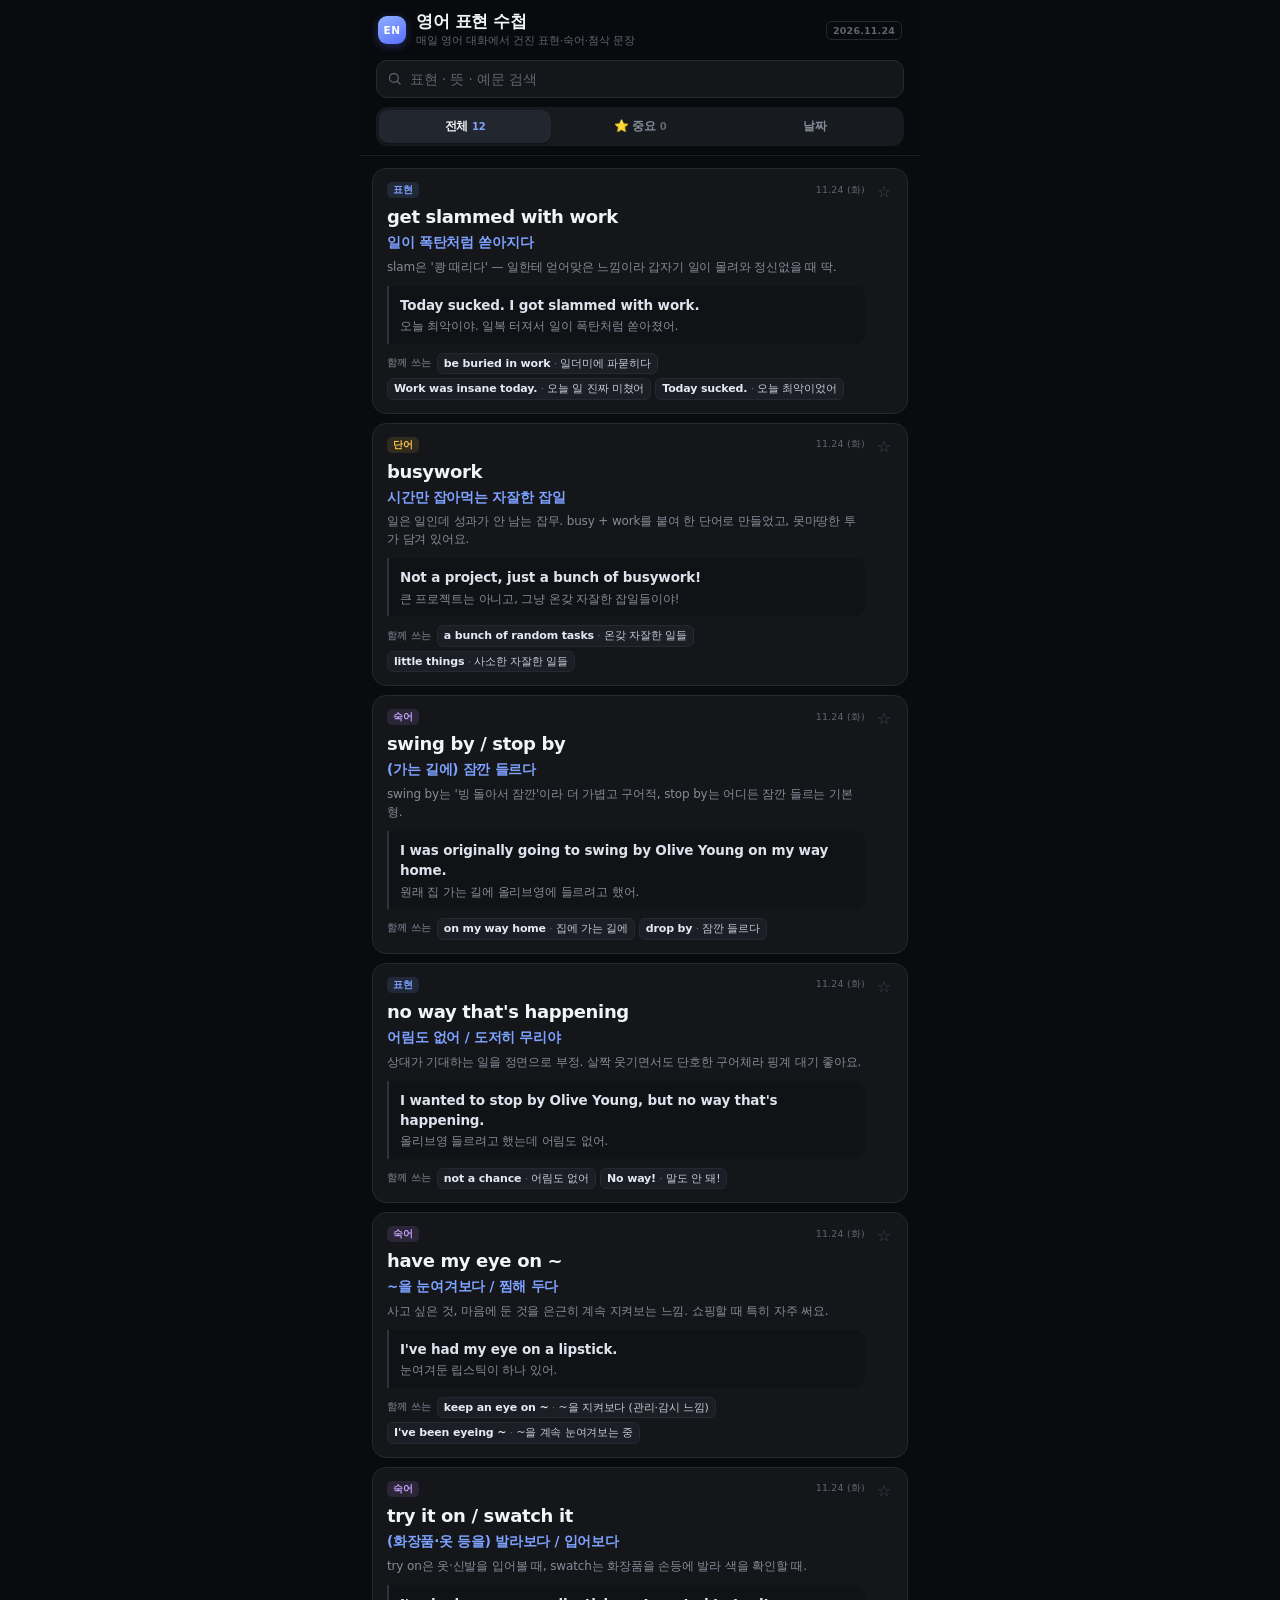
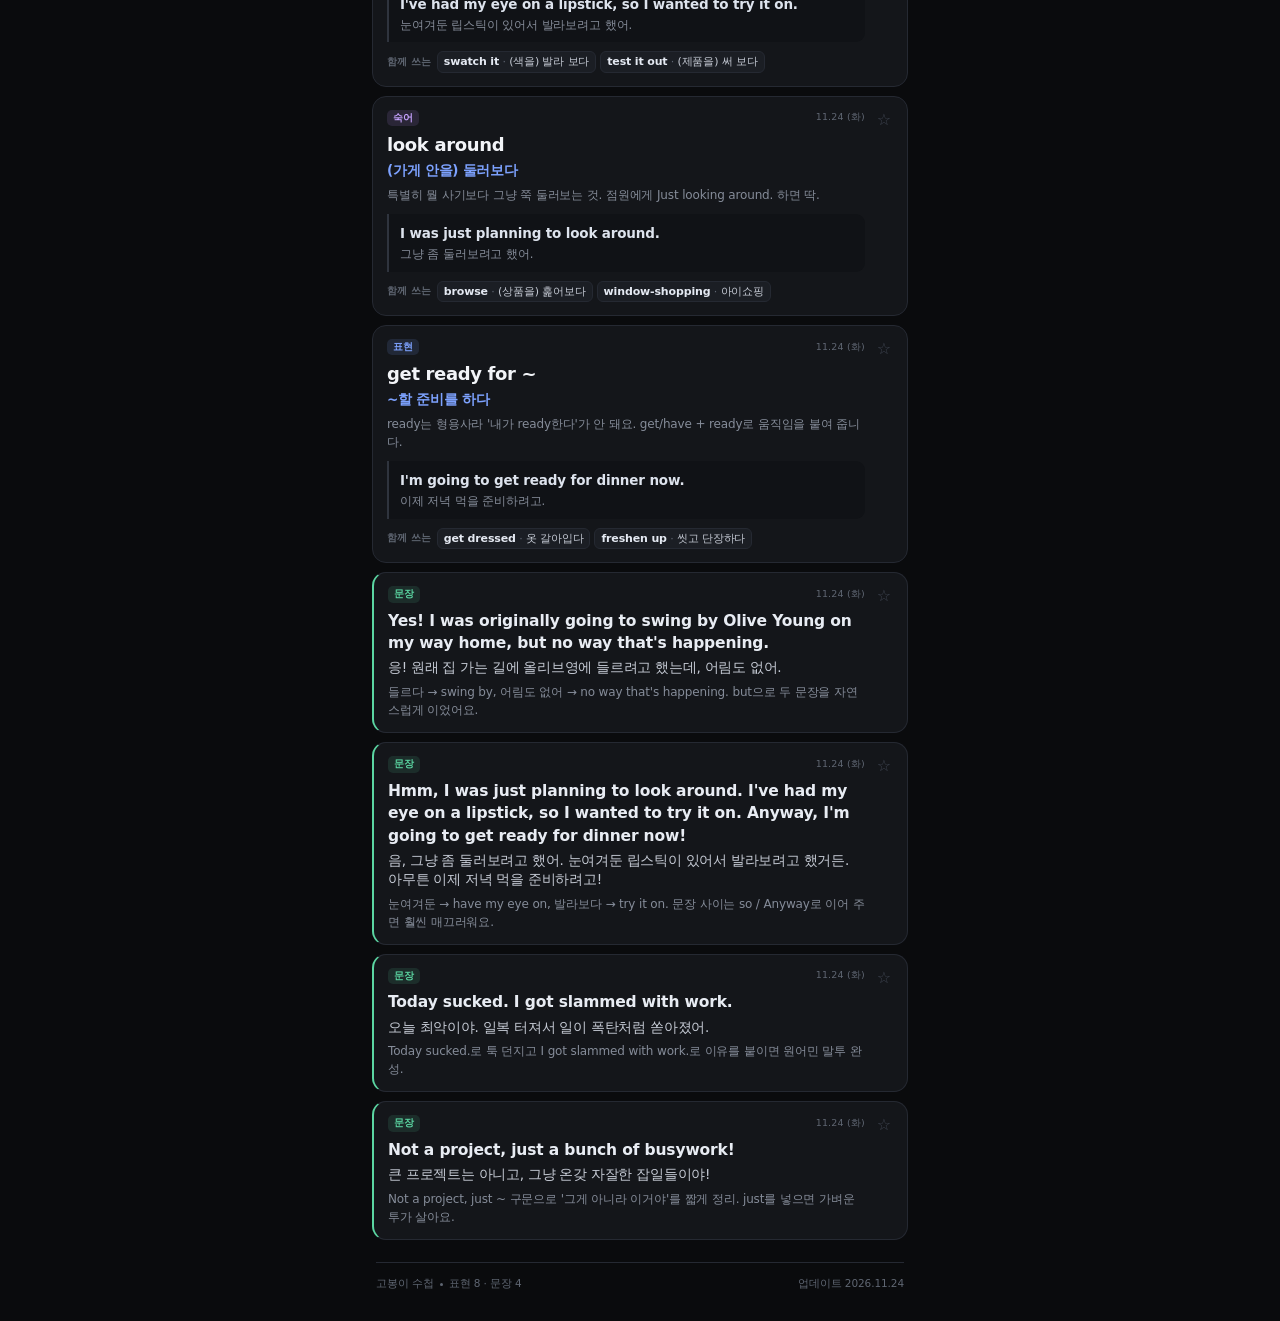
==== index.html @ 73595ff2 "영어 표현 수첩 첫 배포 — 2026-11-24 표현 8개·완성 문장 4개, 빌더 스크립트와 데이터 구조" ====
<!DOCTYPE html>
<html lang="ko">
<head>
<meta charset="utf-8">
<meta name="viewport" content="width=device-width, initial-scale=1, viewport-fit=cover">
<title>영어 표현 수첩</title>
<meta name="description" content="매일 영어 대화에서 건진 표현·숙어·첨삭 문장">
<meta name="theme-color" content="#0A0B0D">
<meta name="color-scheme" content="dark">
<!-- 단일 파일이라도 항상 최신으로 뜨도록 재검증 -->
<meta http-equiv="Cache-Control" content="no-cache, must-revalidate">
<meta http-equiv="Pragma" content="no-cache">
<meta http-equiv="Expires" content="0">
<meta name="format-detection" content="telephone=no">
<meta name="apple-mobile-web-app-capable" content="yes">
<meta name="mobile-web-app-capable" content="yes">
<meta name="apple-mobile-web-app-title" content="영어 표현 수첩">
<meta name="apple-mobile-web-app-status-bar-style" content="black-translucent">
<link rel="apple-touch-icon" href="icon-180.png">
<link rel="icon" type="image/png" href="icon-192.png">
<link rel="manifest" href="manifest.webmanifest">
<style>
*,*::before,*::after{box-sizing:border-box}
:root{
  --bg:#0A0B0D; --surface:#14161A; --surface2:#1B1E24; --surface3:#22262E;
  --line:#252932; --line2:#2F343E;
  --ink:#F2F4F8; --ink2:#C5CAD4; --muted:#858C99; --faint:#5F6672;
  --accent:#7DA2FF; --accent-soft:rgba(125,162,255,.13); --accent-line:rgba(125,162,255,.45);
  --gold:#FFC24B; --green:#5BD6A2; --green-soft:rgba(91,214,162,.12);
  --seg:#171A1F;
}
html{-webkit-text-size-adjust:100%}
html,body{margin:0;padding:0}
body{
  background:var(--bg); color:var(--ink);
  font-family:-apple-system,BlinkMacSystemFont,"Apple SD Gothic Neo","Pretendard","Noto Sans KR","Malgun Gothic",system-ui,sans-serif;
  -webkit-font-smoothing:antialiased;
  min-height:100vh; min-height:100dvh;
  overscroll-behavior-y:none;
}
button{font:inherit;color:inherit;background:none;border:0}
a{color:var(--accent)}

.app{max-width:560px;margin:0 auto;padding-bottom:calc(30px + env(safe-area-inset-bottom))}

/* ── 헤더 ─────────────────────────────── */
.top{
  position:sticky;top:0;z-index:20;
  padding:calc(13px + env(safe-area-inset-top)) 16px 9px;
  background:rgba(10,11,13,.86);
  -webkit-backdrop-filter:saturate(180%) blur(18px);
  backdrop-filter:saturate(180%) blur(18px);
  border-bottom:1px solid rgba(37,41,50,.7);
}
.brand{display:flex;align-items:center;gap:10px;margin:0 2px 12px}
.logo{
  flex:none;width:28px;height:28px;border-radius:9px;
  background:linear-gradient(150deg,#8FB0FF,#5A6DFF);
  color:#fff;font-size:10.5px;font-weight:800;letter-spacing:.04em;
  display:grid;place-items:center;
  box-shadow:0 2px 10px rgba(90,109,255,.35);
}
.brand h1{font-size:16.5px;font-weight:800;letter-spacing:-.4px;margin:0;line-height:1.15}
.brand .sub{font-size:10.5px;color:var(--faint);margin:2px 0 0;letter-spacing:-.1px}
.brand .built{margin-left:auto;font-size:9.5px;font-weight:700;color:var(--faint);
  letter-spacing:.02em;white-space:nowrap;font-variant-numeric:tabular-nums;
  border:1px solid var(--line);border-radius:6px;padding:3px 6px}

/* ── 검색 ─────────────────────────────── */
.search{position:relative;display:flex;align-items:center;margin:0 0 9px}
.search svg{position:absolute;left:11px;width:15px;height:15px;stroke:var(--faint);fill:none;
  stroke-width:2;stroke-linecap:round;pointer-events:none}
.search input{
  width:100%;appearance:none;border:1px solid var(--line);background:var(--surface);
  color:var(--ink);border-radius:11px;
  padding:10px 34px 10px 33px;font-size:14px;letter-spacing:-.2px;
  font-family:inherit;
}
.search input::placeholder{color:var(--faint)}
.search input:focus{outline:none;border-color:var(--line2);background:var(--surface2)}
.search input::-webkit-search-cancel-button{display:none}
.search .clear{
  position:absolute;right:6px;width:26px;height:26px;border-radius:50%;
  display:none;place-items:center;color:var(--muted);font-size:15px;line-height:1;cursor:pointer;
  -webkit-tap-highlight-color:transparent;
}
.search.has .clear{display:grid}
.search .clear:active{background:var(--surface3)}

/* ── 탭 ───────────────────────────────── */
.tabs{display:flex;gap:3px;background:var(--seg);border-radius:12px;padding:3px}
.tabs button{
  flex:1 1 0;min-width:0;font-size:12px;font-weight:700;color:var(--muted);
  letter-spacing:-.3px;padding:8px 2px;border-radius:9px;cursor:pointer;
  display:flex;align-items:center;justify-content:center;gap:4px;white-space:nowrap;
  transition:background .16s ease,color .16s ease;
  -webkit-tap-highlight-color:transparent;
}
.tabs button .cnt{font-size:10px;font-weight:800;color:var(--faint);font-variant-numeric:tabular-nums}
.tabs button[aria-selected="true"]{background:var(--surface3);color:var(--ink);box-shadow:0 1px 2px rgba(0,0,0,.4)}
.tabs button[aria-selected="true"] .cnt{color:var(--accent)}

/* ── 요약 / 날짜 스트립 ──────────────── */
.dates{
  display:none;gap:6px;overflow-x:auto;padding:9px 1px 1px;
  -webkit-overflow-scrolling:touch;scrollbar-width:none;
}
.dates::-webkit-scrollbar{display:none}
.dates.on{display:flex}
.dates button{
  flex:none;font-size:11.5px;font-weight:700;color:var(--ink2);
  border:1px solid var(--line);background:var(--surface);border-radius:8px;
  padding:5px 9px;cursor:pointer;-webkit-tap-highlight-color:transparent;
  font-variant-numeric:tabular-nums;letter-spacing:-.1px;
}
.dates button[aria-pressed="true"]{background:var(--accent-soft);border-color:var(--accent-line);color:var(--accent)}

/* ── 목록 ─────────────────────────────── */
.list{padding:12px 12px 0}
.dayhead{
  display:flex;align-items:baseline;gap:7px;
  padding:14px 4px 8px;
}
.dayhead:first-child{padding-top:4px}
.dayhead .d{font-size:12.5px;font-weight:800;letter-spacing:-.2px;color:var(--ink2);
  font-variant-numeric:tabular-nums}
.dayhead .l{font-size:11px;color:var(--faint);letter-spacing:-.15px;overflow:hidden;
  text-overflow:ellipsis;white-space:nowrap}
.dayhead .n{margin-left:auto;font-size:10.5px;font-weight:700;color:var(--faint);
  font-variant-numeric:tabular-nums;flex:none}

.card{
  position:relative;background:var(--surface);
  border:1px solid var(--line);border-radius:14px;
  padding:13px 42px 13px 14px;margin-bottom:9px;
  cursor:pointer;-webkit-tap-highlight-color:transparent;
  transition:border-color .16s ease,background .16s ease;
}
.card + .card{margin-top:0}
.card:active{background:var(--surface2)}
.card.open{border-color:var(--line2);background:var(--surface2)}
.card.sent{border-left:2px solid var(--green);border-radius:14px}
@media (hover:hover){.card:hover{border-color:var(--line2)}}

.card .row1{display:flex;align-items:center;gap:6px;margin-bottom:7px}
.badge{
  font-size:9.5px;font-weight:800;letter-spacing:.01em;line-height:1.5;
  padding:1px 6px;border-radius:5px;
  background:var(--accent-soft);color:var(--accent);
}
.badge.voca{background:rgba(255,194,75,.12);color:var(--gold)}
.badge.idiom{background:rgba(190,148,255,.13);color:#C6A2FF}
.badge.sent{background:var(--green-soft);color:var(--green)}
.card .meta{margin-left:auto;font-size:9.5px;color:var(--faint);font-variant-numeric:tabular-nums;
  letter-spacing:.02em}
.card .chev{display:none}

.card h2{
  margin:0;font-size:18px;line-height:1.32;font-weight:750;letter-spacing:-.35px;
  color:var(--ink);word-break:break-word;
}
.card.sent h2{font-size:15.5px;line-height:1.45;font-weight:650;letter-spacing:-.15px;color:#E8ECF3}
.card .ko{margin:4px 0 0;font-size:13.5px;line-height:1.4;font-weight:600;color:var(--accent);letter-spacing:-.25px}
.card.sent .ko{color:var(--ink2);font-weight:500}
.card .nuance{margin:6px 0 0;font-size:12px;line-height:1.5;color:var(--muted);letter-spacing:-.15px}

.ex{
  margin:10px 0 0;padding:9px 10px 9px 11px;
  background:#101216;border-left:2px solid var(--line2);border-radius:0 9px 9px 0;
}
.card.open .ex{border-left-color:var(--accent-line);background:#11141A}
.ex p{margin:0}
.ex .en{font-size:13.5px;line-height:1.5;font-weight:600;color:#DDE3ED;letter-spacing:-.15px}
.ex .tr{font-size:11.5px;line-height:1.45;color:var(--muted);margin-top:3px;letter-spacing:-.1px}
.card.sent .ex{background:transparent;border-left:0;padding:0;margin-top:9px}
.card.sent .ex .en{display:none}

.also{margin:9px 0 0;display:flex;flex-wrap:wrap;gap:4px;align-items:center}
.also .lb{font-size:9.5px;font-weight:700;color:var(--faint);letter-spacing:.01em;margin-right:2px}
.chip{
  font-size:11px;line-height:1.4;color:var(--ink2);
  background:var(--surface2);border:1px solid var(--line);border-radius:6px;
  padding:2px 6px;letter-spacing:-.15px;
}
.card.open .chip{background:var(--surface3)}
.chip b{font-weight:700;color:#E4E9F2}
.chip span{color:var(--faint)}

.more{display:none;margin-top:10px;padding-top:10px;border-top:1px dashed var(--line2)}
.card.open .more{display:block}
.more p{margin:0;font-size:11.5px;line-height:1.55;color:var(--ink2);letter-spacing:-.12px}
.more p + p{margin-top:7px}
.more .k{display:block;font-size:9.5px;font-weight:800;letter-spacing:.02em;color:var(--faint);margin-bottom:2px}
.more .mine{color:var(--muted);font-style:italic}
.more .mine b{font-style:normal;color:var(--ink2);font-weight:600}

.star{
  position:absolute;top:5px;right:5px;width:36px;height:36px;padding:0;
  display:grid;place-items:center;border-radius:10px;cursor:pointer;
  font-size:16px;line-height:1;color:#3E4450;
  transition:color .15s ease,transform .12s ease;
  -webkit-tap-highlight-color:transparent;
}
.star:active{transform:scale(.85)}
.star.on{color:var(--gold)}
@media (hover:hover){.star:hover{color:#8C7A4A}.star.on:hover{color:var(--gold)}}

/* 검색어 하이라이트 */
mark{background:rgba(255,194,75,.22);color:#FFE0A3;border-radius:3px;padding:0 1px}

/* ── 빈 상태 / 푸터 ───────────────────── */
.empty{display:none;padding:52px 26px;text-align:center;color:var(--muted)}
.empty.on{display:block}
.empty .em{font-size:26px;line-height:1;margin-bottom:10px}
.empty p{margin:0;font-size:12.5px;line-height:1.6;letter-spacing:-.2px}
.empty b{color:var(--ink2)}

.foot{
  margin:22px 16px 0;padding-top:14px;border-top:1px solid var(--line);
  display:flex;align-items:center;gap:6px;
  font-size:10.5px;color:var(--faint);letter-spacing:-.1px;
}
.foot .dot{width:3px;height:3px;border-radius:2px;background:var(--faint)}
.foot .r{margin-left:auto;font-variant-numeric:tabular-nums}

@media (max-width:360px){
  .card h2{font-size:17px}
  .card.sent h2{font-size:14.5px}
  .tabs button{font-size:11px;gap:2px}
}
@media (prefers-reduced-motion:reduce){
  *{transition-duration:.01ms !important}
}

</style>
</head>
<body>
<div class="app">

  <header class="top">
    <div class="brand">
      <div class="logo">EN</div>
      <div>
        <h1>영어 표현 수첩</h1>
        <p class="sub">매일 영어 대화에서 건진 표현·숙어·첨삭 문장</p>
      </div>
      <span class="built" id="built"></span>
    </div>

    <div class="search" id="searchWrap">
      <svg viewBox="0 0 24 24" aria-hidden="true"><circle cx="11" cy="11" r="7"></circle><line x1="16.5" y1="16.5" x2="21" y2="21"></line></svg>
      <input id="q" type="search" placeholder="표현 · 뜻 · 예문 검색" autocomplete="off" autocorrect="off" autocapitalize="off" spellcheck="false" aria-label="검색">
      <button class="clear" id="clear" type="button" aria-label="검색어 지우기">✕</button>
    </div>

    <div class="tabs" id="tabs" role="tablist">
      <button type="button" data-tab="all" role="tab" aria-selected="true">전체 <span class="cnt">0</span></button>
      <button type="button" data-tab="star" role="tab" aria-selected="false">⭐ 중요 <span class="cnt">0</span></button>
      <button type="button" data-tab="date" role="tab" aria-selected="false">날짜</button>
    </div>

    <div class="dates" id="dates"></div>
  </header>

  <main class="list" id="list"></main>

  <div class="empty" id="empty">
    <div class="em">📘</div>
    <p id="emptyTxt"></p>
  </div>

  <footer class="foot">
    <span>고봉이 수첩</span><span class="dot"></span><span id="footCount"></span>
    <span class="r">업데이트 2026.11.24</span>
  </footer>

</div>

<script type="application/json" id="data">{"title":"영어 표현 수첩","subtitle":"매일 영어 대화에서 건진 표현·숙어·첨삭 문장","owner":"송혜리","updated":"2026-11-24","sessions":[{"date":"2026-11-24","label":"퇴근길 잡담 — 일 터진 날","items":[{"kind":"표현","en":"get slammed with work","ko":"일이 폭탄처럼 쏟아지다","nuance":"slam은 '쾅 때리다' — 일한테 얻어맞은 느낌이라 갑자기 일이 몰려와 정신없을 때 딱.","example":{"en":"Today sucked. I got slammed with work.","ko":"오늘 최악이야. 일복 터져서 일이 폭탄처럼 쏟아졌어."},"also":[{"en":"be buried in work","ko":"일더미에 파묻히다"},{"en":"Work was insane today.","ko":"오늘 일 진짜 미쳤어"},{"en":"Today sucked.","ko":"오늘 최악이었어"}],"note":"get + slammed(수동)라서 '일 때문에 얻어맞았다'는 구어체 느낌. 격식 있는 자리에서는 I was swamped with work.도 좋아요."},{"kind":"단어","en":"busywork","ko":"시간만 잡아먹는 자잘한 잡일","nuance":"일은 일인데 성과가 안 남는 잡무. busy + work를 붙여 한 단어로 만들었고, 못마땅한 투가 담겨 있어요.","example":{"en":"Not a project, just a bunch of busywork!","ko":"큰 프로젝트는 아니고, 그냥 온갖 자잘한 잡일들이야!"},"also":[{"en":"a bunch of random tasks","ko":"온갖 자잘한 일들"},{"en":"little things","ko":"사소한 자잘한 일들"}],"note":"셀 수 없는 명사예요. a busywork ✗ / a bunch of busywork ✓."},{"kind":"숙어","en":"swing by / stop by","ko":"(가는 길에) 잠깐 들르다","nuance":"swing by는 '빙 돌아서 잠깐'이라 더 가볍고 구어적, stop by는 어디든 잠깐 들르는 기본형.","example":{"en":"I was originally going to swing by Olive Young on my way home.","ko":"원래 집 가는 길에 올리브영에 들르려고 했어."},"also":[{"en":"on my way home","ko":"집에 가는 길에"},{"en":"drop by","ko":"잠깐 들르다"}],"note":"장소를 바로 붙여요 — swing by Olive Young. 목적어가 대명사면 swing by it처럼 뒤에."},{"kind":"표현","en":"no way that's happening","ko":"어림도 없어 / 도저히 무리야","nuance":"상대가 기대하는 일을 정면으로 부정. 살짝 웃기면서도 단호한 구어체라 핑계 대기 좋아요.","example":{"en":"I wanted to stop by Olive Young, but no way that's happening.","ko":"올리브영 들르려고 했는데 어림도 없어."},"also":[{"en":"not a chance","ko":"어림도 없어"},{"en":"No way!","ko":"말도 안 돼!"}],"note":"that's = that is. 진행형이라 '그런 일이 일어나는 중이 아니다' → 지금 상황에선 절대 불가능하다는 뉘앙스."},{"kind":"숙어","en":"have my eye on ~","ko":"~을 눈여겨보다 / 찜해 두다","nuance":"사고 싶은 것, 마음에 둔 것을 은근히 계속 지켜보는 느낌. 쇼핑할 때 특히 자주 써요.","example":{"en":"I've had my eye on a lipstick.","ko":"눈여겨둔 립스틱이 하나 있어."},"also":[{"en":"keep an eye on ~","ko":"~을 지켜보다 (관리·감시 느낌)"},{"en":"I've been eyeing ~","ko":"~을 계속 눈여겨보는 중"}],"note":"현재완료 have had를 써서 '예전부터 쭉 눈여겨둔 상태'를 살려요."},{"kind":"숙어","en":"try it on / swatch it","ko":"(화장품·옷 등을) 발라보다 / 입어보다","nuance":"try on은 옷·신발을 입어볼 때, swatch는 화장품을 손등에 발라 색을 확인할 때.","example":{"en":"I've had my eye on a lipstick, so I wanted to try it on.","ko":"눈여겨둔 립스틱이 있어서 발라보려고 했어."},"also":[{"en":"swatch it","ko":"(색을) 발라 보다"},{"en":"test it out","ko":"(제품을) 써 보다"}],"note":"대명사는 반드시 사이에 — try it on ✓ / try on it ✗."},{"kind":"숙어","en":"look around","ko":"(가게 안을) 둘러보다","nuance":"특별히 뭘 사기보다 그냥 쭉 둘러보는 것. 점원에게 Just looking around. 하면 딱.","example":{"en":"I was just planning to look around.","ko":"그냥 좀 둘러보려고 했어."},"also":[{"en":"browse","ko":"(상품을) 훑어보다"},{"en":"window-shopping","ko":"아이쇼핑"}],"note":"혜리 님이 직접 쓴 표현 그대로 맞았어요 ✓"},{"kind":"표현","en":"get ready for ~","ko":"~할 준비를 하다","nuance":"ready는 형용사라 '내가 ready한다'가 안 돼요. get/have + ready로 움직임을 붙여 줍니다.","example":{"en":"I'm going to get ready for dinner now.","ko":"이제 저녁 먹을 준비하려고."},"also":[{"en":"get dressed","ko":"옷 갈아입다"},{"en":"freshen up","ko":"씻고 단장하다"}],"note":"원문 i will ready for dinner → get을 넣어 I'm going to get ready for dinner. 로 고쳤어요."},{"kind":"문장","en":"Yes! I was originally going to swing by Olive Young on my way home, but no way that's happening.","ko":"응! 원래 집 가는 길에 올리브영에 들르려고 했는데, 어림도 없어.","nuance":"들르다 → swing by, 어림도 없어 → no way that's happening. but으로 두 문장을 자연스럽게 이었어요.","mine":"yes. originally 집가는길에 올리브영 들르려고했는데 어림도없어"},{"kind":"문장","en":"Hmm, I was just planning to look around. I've had my eye on a lipstick, so I wanted to try it on. Anyway, I'm going to get ready for dinner now!","ko":"음, 그냥 좀 둘러보려고 했어. 눈여겨둔 립스틱이 있어서 발라보려고 했거든. 아무튼 이제 저녁 먹을 준비하려고!","nuance":"눈여겨둔 → have my eye on, 발라보다 → try it on. 문장 사이는 so / Anyway로 이어 주면 훨씬 매끄러워요.","mine":"mm i was planning to look around. 눈여겨둔 립스틱이있는데 그거 발라보려고, i will ready for dinner"},{"kind":"문장","en":"Today sucked. I got slammed with work.","ko":"오늘 최악이야. 일복 터져서 일이 폭탄처럼 쏟아졌어.","nuance":"Today sucked.로 툭 던지고 I got slammed with work.로 이유를 붙이면 원어민 말투 완성.","mine":"sucks...개미친 일복터진 날이었어"},{"kind":"문장","en":"Not a project, just a bunch of busywork!","ko":"큰 프로젝트는 아니고, 그냥 온갖 자잘한 잡일들이야!","nuance":"Not a project, just ~ 구문으로 '그게 아니라 이거야'를 짧게 정리. just를 넣으면 가벼운 투가 살아요.","mine":"not a project. just 잡일들!"}]}]}</script>
<script>
/* 영어 표현 수첩 — 앱 로직 */
(function () {
  'use strict';

  var DATA = JSON.parse(document.getElementById('data').textContent);
  var STORE_KEY = 'engnote:stars:v1';
  var WEEK = ['일', '월', '화', '수', '목', '금', '토'];

  /* ── 데이터 준비 ─────────────────────── */
  var ITEMS = [];
  DATA.sessions.forEach(function (s) {
    s.items.forEach(function (it, i) {
      ITEMS.push({
        id: s.date + '-' + String(i + 1).padStart(2, '0'),
        date: s.date,
        label: s.label || '',
        kind: it.kind || '표현',
        en: it.en || '',
        ko: it.ko || '',
        nuance: it.nuance || '',
        exEn: (it.example && it.example.en) || '',
        exKo: (it.example && it.example.ko) || '',
        also: it.also || [],
        note: it.note || '',
        mine: it.mine || ''
      });
    });
  });
  ITEMS.sort(function (a, b) {
    if (a.date !== b.date) return a.date < b.date ? 1 : -1;
    return a.id < b.id ? -1 : 1;
  });

  var SESSION_LABEL = {};
  DATA.sessions.forEach(function (s) { SESSION_LABEL[s.date] = s.label || ''; });

  function loadStars() {
    try {
      var raw = localStorage.getItem(STORE_KEY);
      var arr = raw ? JSON.parse(raw) : [];
      return Array.isArray(arr) ? arr : [];
    } catch (e) { return []; }
  }
  function saveStars() {
    try { localStorage.setItem(STORE_KEY, JSON.stringify(stars)); } catch (e) {}
  }

  var stars = loadStars();
  var state = { tab: 'all', q: '', date: 'all', open: {} };

  /* ── DOM ─────────────────────────────── */
  var elList = document.getElementById('list');
  var elEmpty = document.getElementById('empty');
  var elEmptyTxt = document.getElementById('emptyTxt');
  var elTabs = document.getElementById('tabs');
  var elDates = document.getElementById('dates');
  var elSearch = document.getElementById('searchWrap');
  var elQ = document.getElementById('q');
  var elClear = document.getElementById('clear');
  var elFootCount = document.getElementById('footCount');
  var elBuilt = document.getElementById('built');

  var KIND_CLASS = { '표현': '', '단어': 'voca', '숙어': 'idiom', '문장': 'sent' };

  function esc(s) {
    return String(s).replace(/[&<>"']/g, function (c) {
      return { '&': '&amp;', '<': '&lt;', '>': '&gt;', '"': '&quot;', "'": '&#39;' }[c];
    });
  }
  function escRe(s) { return s.replace(/[.*+?^${}()|[\]\\]/g, '\\$&'); }

  function hl(text) {
    var safe = esc(text);
    if (!state.q) return safe;
    var re = new RegExp('(' + escRe(esc(state.q)) + ')', 'ig');
    return safe.replace(re, '<mark>$1</mark>');
  }

  function isStar(id) { return stars.indexOf(id) !== -1; }

  function dateLabel(d) {
    var p = d.split('-');
    var dt = new Date(+p[0], +p[1] - 1, +p[2]);
    var today = new Date();
    var sameYear = today.getFullYear() === +p[0];
    var head = sameYear ? (+p[1] + '.' + p[2]) : (p[0] + '.' + p[1] + '.' + p[2]);
    return head + ' (' + WEEK[dt.getDay()] + ')';
  }

  function hits(it) {
    var q = state.q.trim().toLowerCase();
    if (!q) return true;
    var hay = [it.en, it.ko, it.nuance, it.exEn, it.exKo, it.note].join(' ');
    it.also.forEach(function (a) { hay += ' ' + a.en + ' ' + a.ko; });
    return hay.toLowerCase().indexOf(q) !== -1;
  }

  function visible() {
    return ITEMS.filter(function (it) {
      if (state.tab === 'star' && !isStar(it.id)) return false;
      if (state.tab === 'date' && state.date !== 'all' && it.date !== state.date) return false;
      return hits(it);
    });
  }

  /* ── 카드 ─────────────────────────────── */
  function card(it) {
    var kind = it.kind;
    var isSent = kind === '문장';
    var cls = 'card' + (isSent ? ' sent' : '') + (state.open[it.id] ? ' open' : '');
    var h = '<article class="' + cls + '" data-id="' + it.id + '" role="button" tabindex="0" aria-expanded="' + (state.open[it.id] ? 'true' : 'false') + '">';

    h += '<button class="star' + (isStar(it.id) ? ' on' : '') + '" data-star="' + it.id + '" aria-pressed="' + (isStar(it.id) ? 'true' : 'false') + '" aria-label="중요 표시">' + (isStar(it.id) ? '★' : '☆') + '</button>';

    h += '<div class="row1"><span class="badge ' + (KIND_CLASS[kind] || '') + '">' + esc(kind) + '</span><span class="meta">' + dateLabel(it.date) + '</span></div>';
    h += '<h2>' + hl(it.en) + '</h2>';
    h += '<p class="ko">' + hl(it.ko) + '</p>';
    if (it.nuance) h += '<p class="nuance">' + hl(it.nuance) + '</p>';

    if (it.exEn || it.exKo) {
      h += '<div class="ex">';
      if (it.exEn) h += '<p class="en">' + hl(it.exEn) + '</p>';
      if (it.exKo) h += '<p class="tr">' + hl(it.exKo) + '</p>';
      h += '</div>';
    }

    if (it.also.length) {
      h += '<div class="also"><span class="lb">함께 쓰는</span>';
      it.also.forEach(function (a) {
        h += '<span class="chip"><b>' + hl(a.en) + '</b>';
        if (a.ko) h += ' <span>·</span> ' + hl(a.ko);
        h += '</span>';
      });
      h += '</div>';
    }

    if (it.note || it.mine) {
      h += '<div class="more">';
      if (it.note) h += '<p><span class="k">메모</span>' + hl(it.note) + '</p>';
      if (it.mine) h += '<p><span class="k">내가 쓴 문장 → 첨삭</span><span class="mine">' + hl(it.mine) + '</span></p>';
      h += '</div>';
    }

    h += '</article>';
    return h;
  }

  /* ── 렌더 ─────────────────────────────── */
  function render() {
    var list = visible();
    var out = '';

    if (!list.length) {
      elList.innerHTML = '';
      elEmpty.classList.add('on');
      if (state.q.trim()) {
        elEmptyTxt.innerHTML = '<b>' + esc(state.q.trim()) + '</b> 검색 결과가 없어요.<br>다른 표현으로 찾아보세요.';
      } else if (state.tab === 'star') {
        elEmptyTxt.innerHTML = '아직 중요 표시한 표현이 없어요.<br>카드 오른쪽 <b>☆</b>를 눌러 모아 두세요.';
      } else {
        elEmptyTxt.innerHTML = '아직 담긴 표현이 없어요.';
      }
    } else {
      elEmpty.classList.remove('on');
      if (state.tab === 'date') {
        var last = null;
        list.forEach(function (it) {
          if (it.date !== last) {
            var n = list.filter(function (x) { return x.date === it.date; }).length;
            out += '<div class="dayhead"><span class="d">' + dateLabel(it.date) + '</span>' +
                   '<span class="l">' + esc(SESSION_LABEL[it.date] || '') + '</span>' +
                   '<span class="n">' + n + '개</span></div>';
            last = it.date;
          }
          out += card(it);
        });
      } else {
        list.forEach(function (it) { out += card(it); });
      }
      elList.innerHTML = out;
    }

    updateCounts();

    // 날짜 스트립
    var dates = [];
    ITEMS.forEach(function (it) { if (dates.indexOf(it.date) === -1) dates.push(it.date); });
    if (state.tab === 'date' && dates.length > 1) {
      elDates.classList.add('on');
      var dh = '<button data-date="all" aria-pressed="' + (state.date === 'all') + '">전체</button>';
      dates.forEach(function (d) {
        dh += '<button data-date="' + d + '" aria-pressed="' + (state.date === d) + '">' + dateLabel(d) + '</button>';
      });
      elDates.innerHTML = dh;
    } else {
      elDates.classList.remove('on');
      elDates.innerHTML = '';
    }

    // 검색창 상태
    elSearch.classList.toggle('has', !!state.q);

    // 푸터
    var exprs = ITEMS.filter(function (i) { return i.kind !== '문장'; }).length;
    var sents = ITEMS.filter(function (i) { return i.kind === '문장'; }).length;
    elFootCount.textContent = '표현 ' + exprs + ' · 문장 ' + sents;
    elBuilt.textContent = (DATA.updated || '').replace(/-/g, '.');
  }

  function updateCounts() {
    var cAll = elTabs.querySelector('[data-tab="all"] .cnt');
    var cStar = elTabs.querySelector('[data-tab="star"] .cnt');
    if (cAll) cAll.textContent = ITEMS.length;
    if (cStar) cStar.textContent = stars.length;
  }

  function setTab(tab) {
    state.tab = tab;
    if (tab !== 'date') state.date = 'all';
    Array.prototype.forEach.call(elTabs.querySelectorAll('button'), function (b) {
      b.setAttribute('aria-selected', b.dataset.tab === tab ? 'true' : 'false');
    });
    render();
  }

  /* ── 이벤트 ───────────────────────────── */
  elTabs.addEventListener('click', function (e) {
    var b = e.target.closest('button[data-tab]');
    if (b) setTab(b.dataset.tab);
  });

  elDates.addEventListener('click', function (e) {
    var b = e.target.closest('button[data-date]');
    if (!b) return;
    state.date = b.dataset.date;
    render();
  });

  elList.addEventListener('click', function (e) {
    var st = e.target.closest('[data-star]');
    if (st) {
      e.preventDefault();
      e.stopPropagation();
      var id = st.dataset.star;
      var i = stars.indexOf(id);
      if (i === -1) stars.push(id); else stars.splice(i, 1);
      saveStars();
      var on = i === -1;
      st.classList.toggle('on', on);
      st.setAttribute('aria-pressed', on ? 'true' : 'false');
      st.textContent = on ? '★' : '☆';
      updateCounts();
      if (state.tab === 'star') render();
      return;
    }
    var c = e.target.closest('.card');
    if (!c) return;
    toggleCard(c);
  });

  function toggleCard(c) {
    var cid = c.dataset.id;
    if (state.open[cid]) delete state.open[cid]; else state.open[cid] = true;
    var open = !!state.open[cid];
    c.classList.toggle('open', open);
    c.setAttribute('aria-expanded', open ? 'true' : 'false');
  }

  elList.addEventListener('keydown', function (e) {
    if (e.key !== 'Enter' && e.key !== ' ') return;
    var c = e.target.closest('.card');
    if (!c) return;
    e.preventDefault();
    toggleCard(c);
  });

  var t = null;
  elQ.addEventListener('input', function () {
    clearTimeout(t);
    var v = elQ.value;
    t = setTimeout(function () { state.q = v; render(); }, 90);
  });
  elQ.addEventListener('search', function () { state.q = elQ.value; render(); });

  elClear.addEventListener('click', function () {
    elQ.value = '';
    state.q = '';
    render();
    elQ.focus();
  });

  setTab('all');
})();

</script>
</body>
</html>
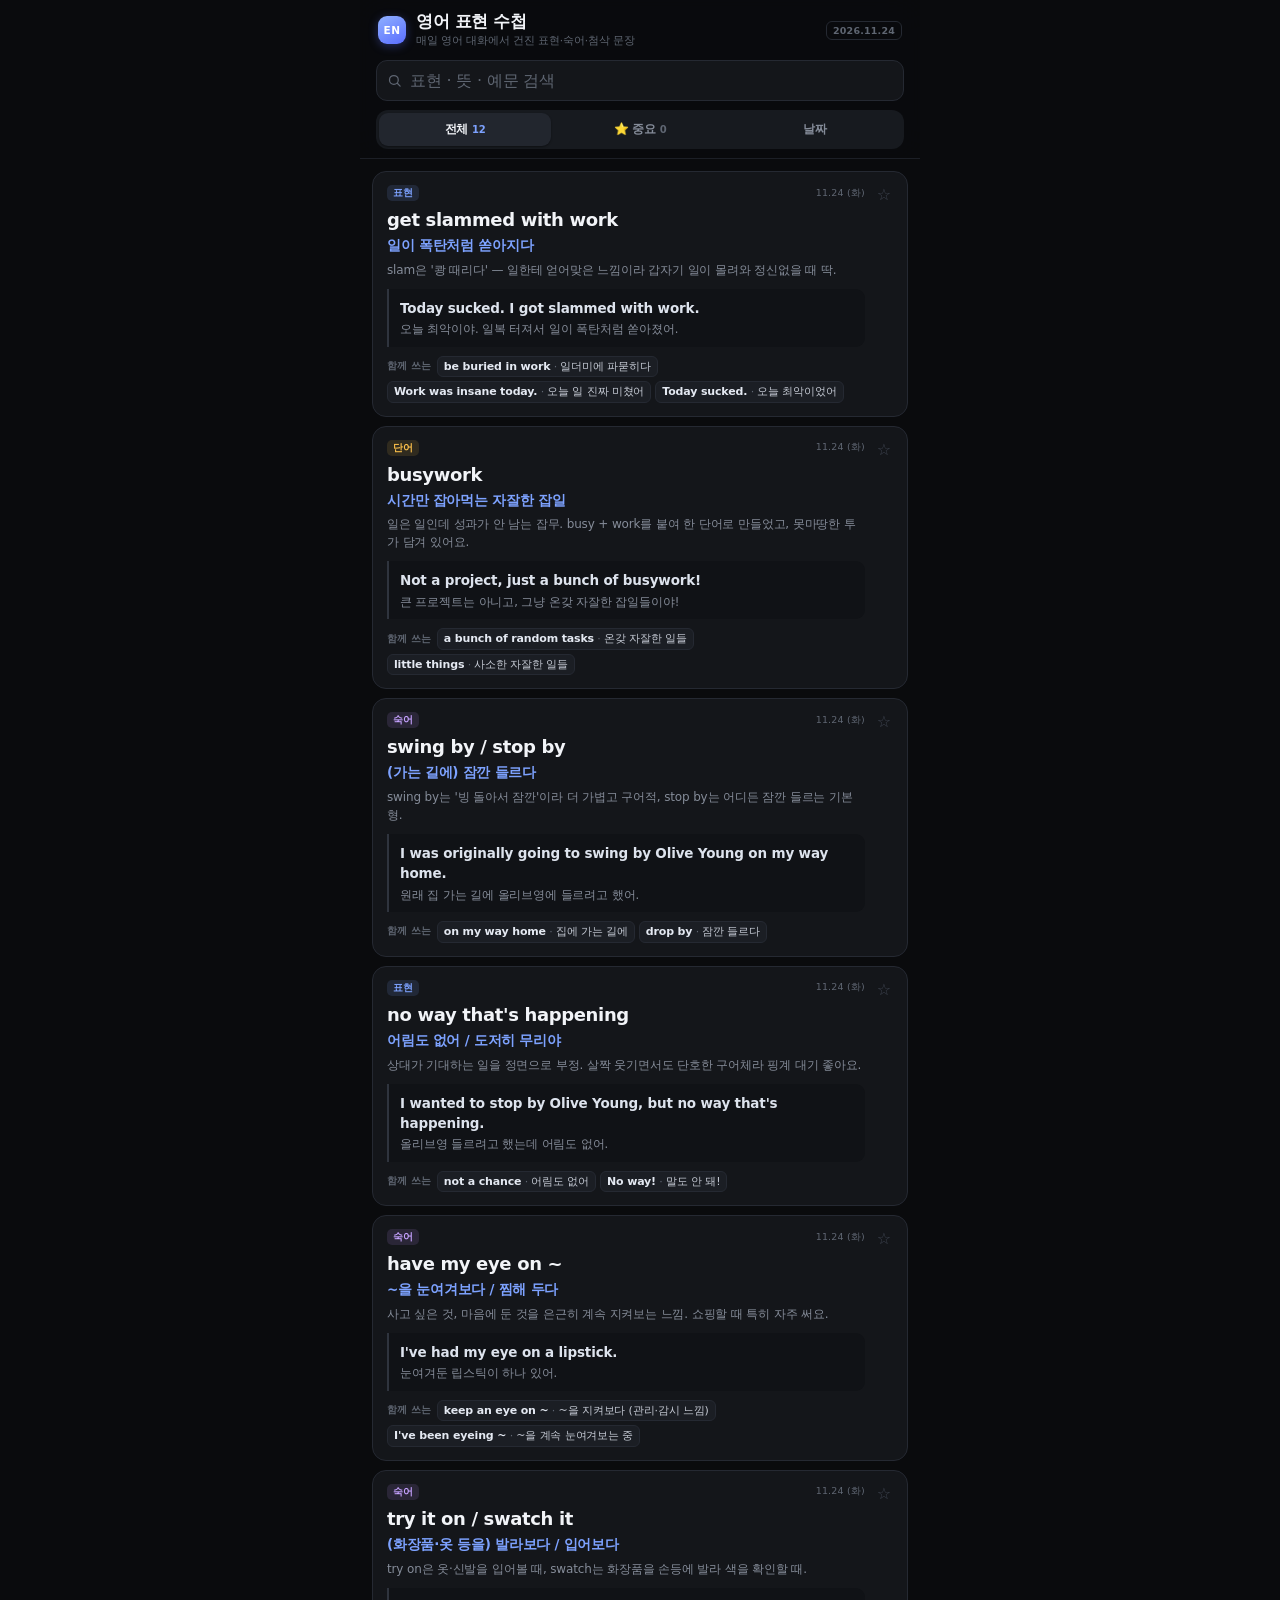
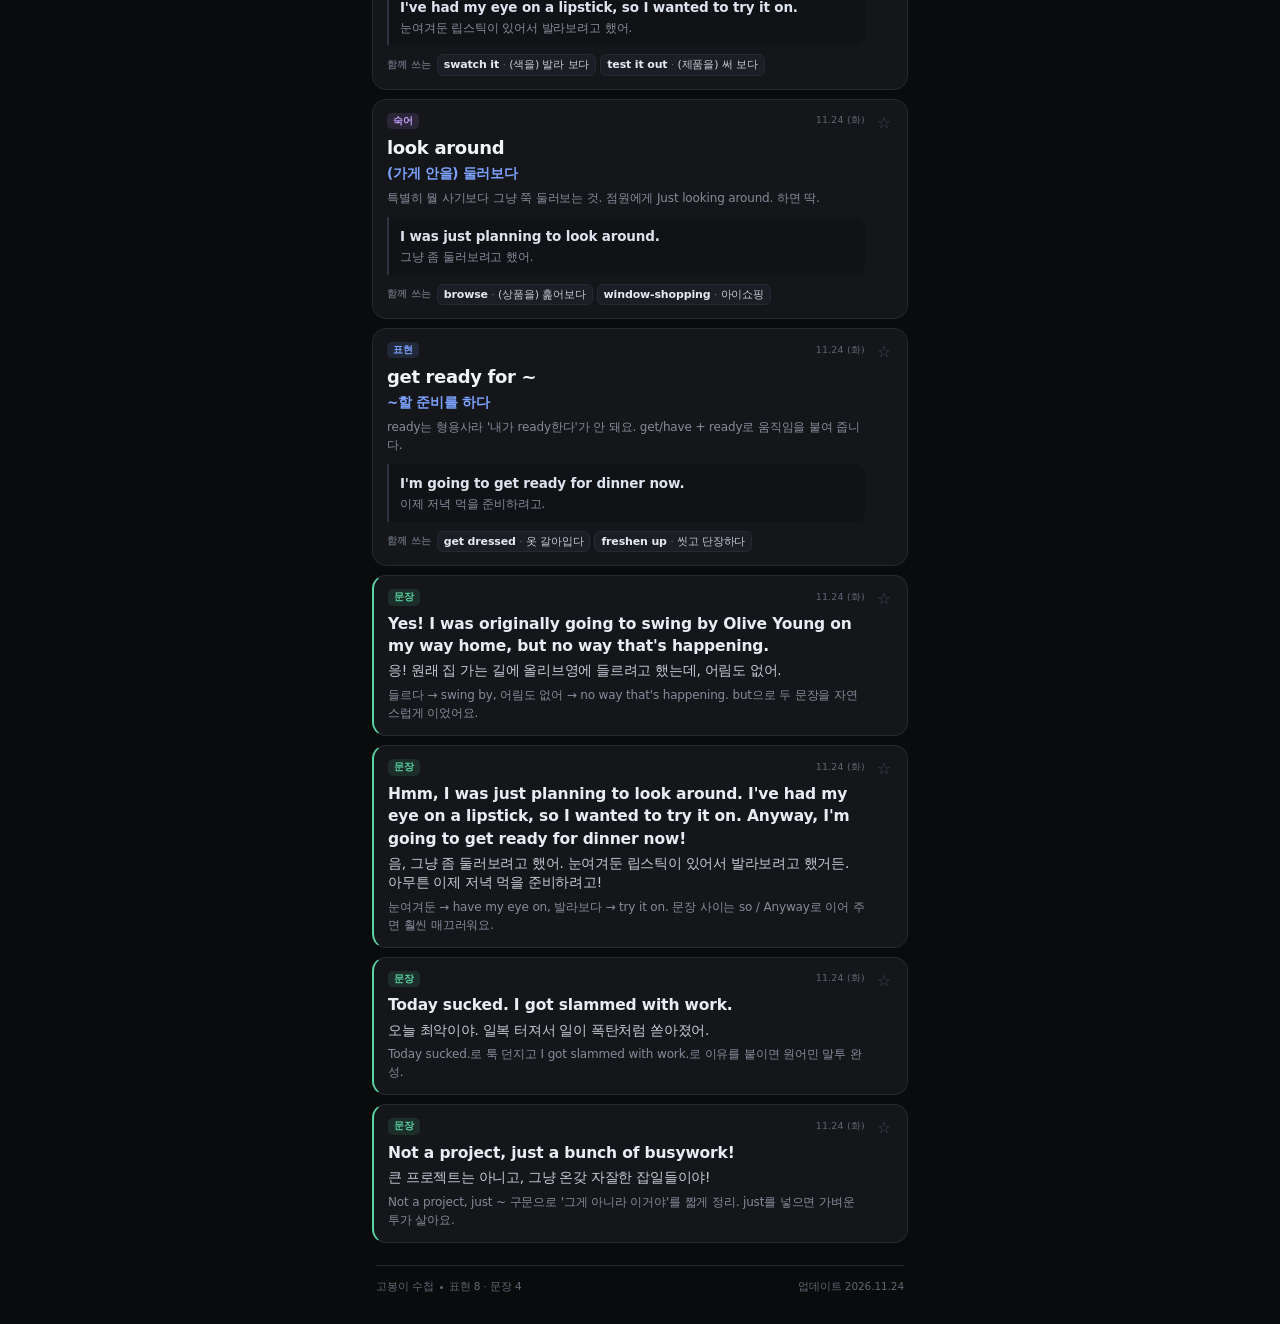
==== commit 297ce378: "검색창 글자 크기 16px — iOS 사파리 자동 확대 방지" ====
--- a/index.html
+++ b/index.html
@@ -73,7 +73,7 @@
 .search input{
   width:100%;appearance:none;border:1px solid var(--line);background:var(--surface);
   color:var(--ink);border-radius:11px;
-  padding:10px 34px 10px 33px;font-size:14px;letter-spacing:-.2px;
+  padding:10px 34px 10px 33px;font-size:16px;letter-spacing:-.2px;
   font-family:inherit;
 }
 .search input::placeholder{color:var(--faint)}
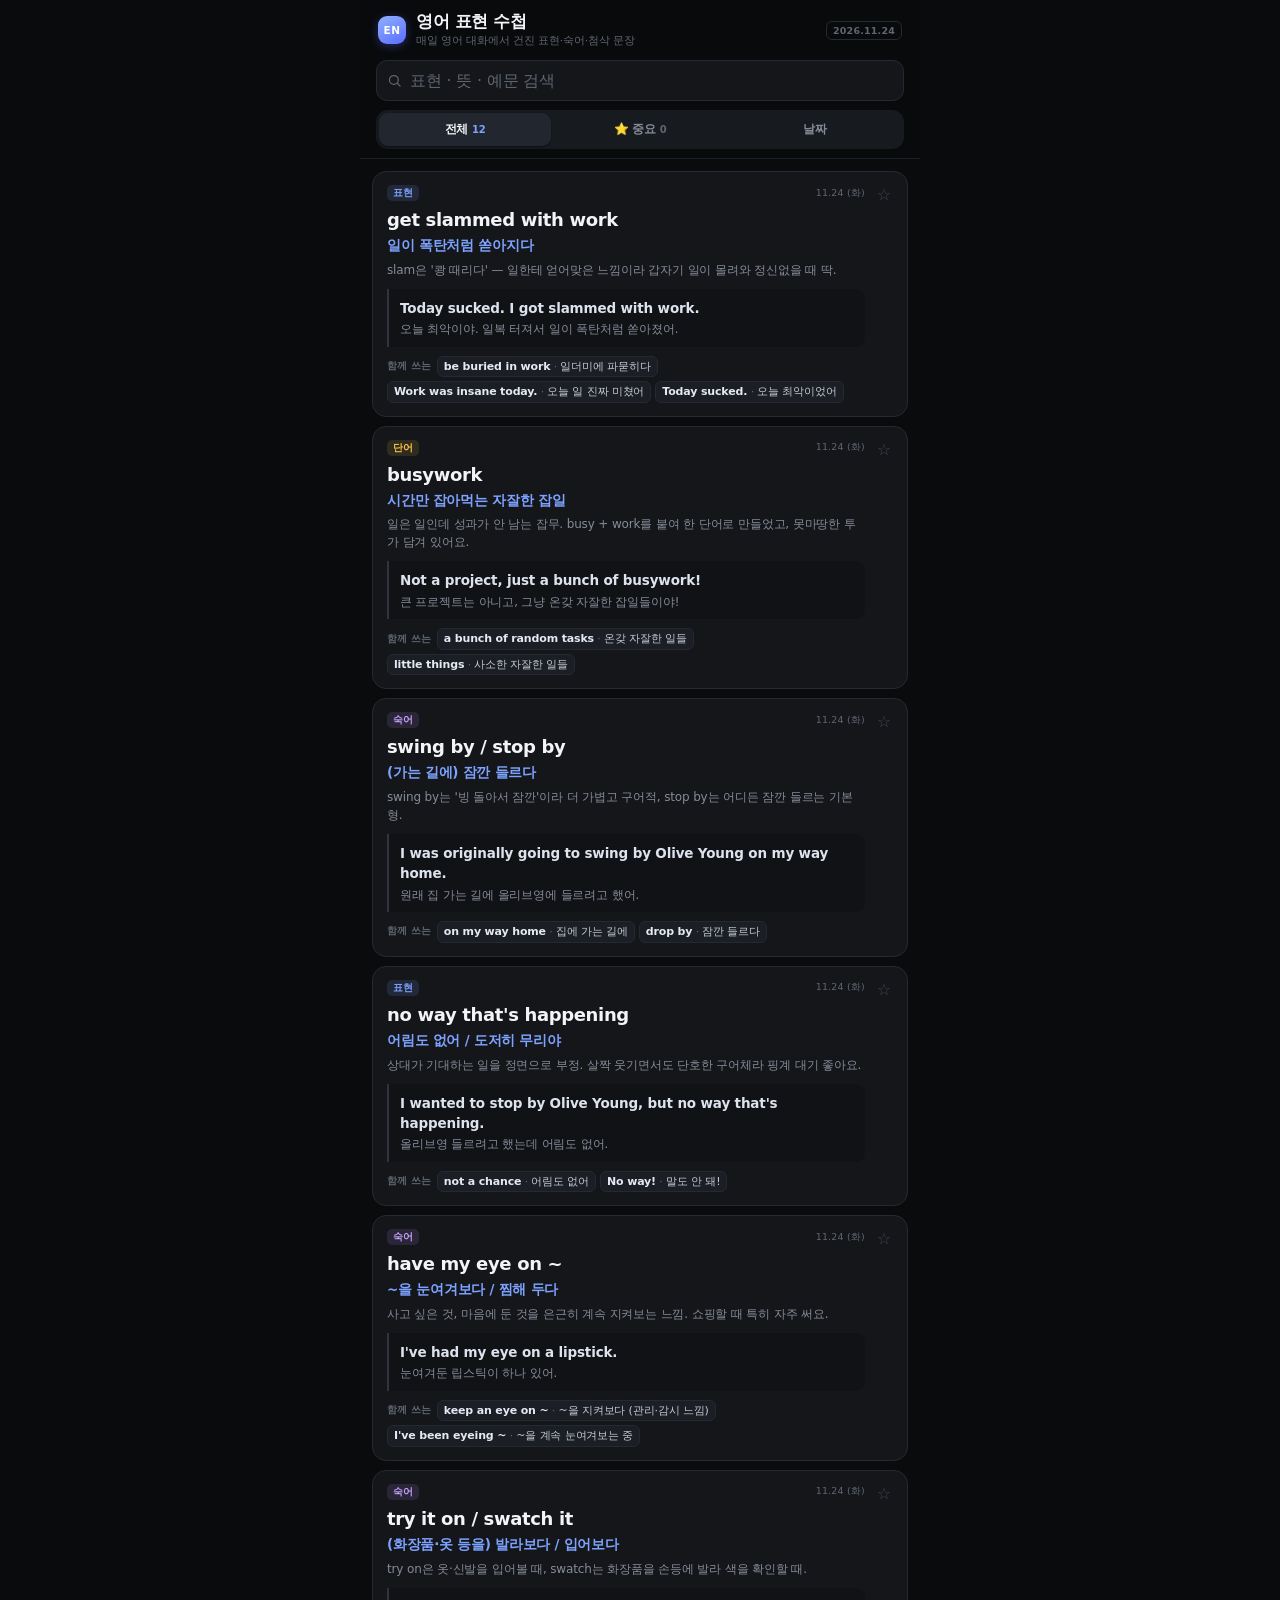
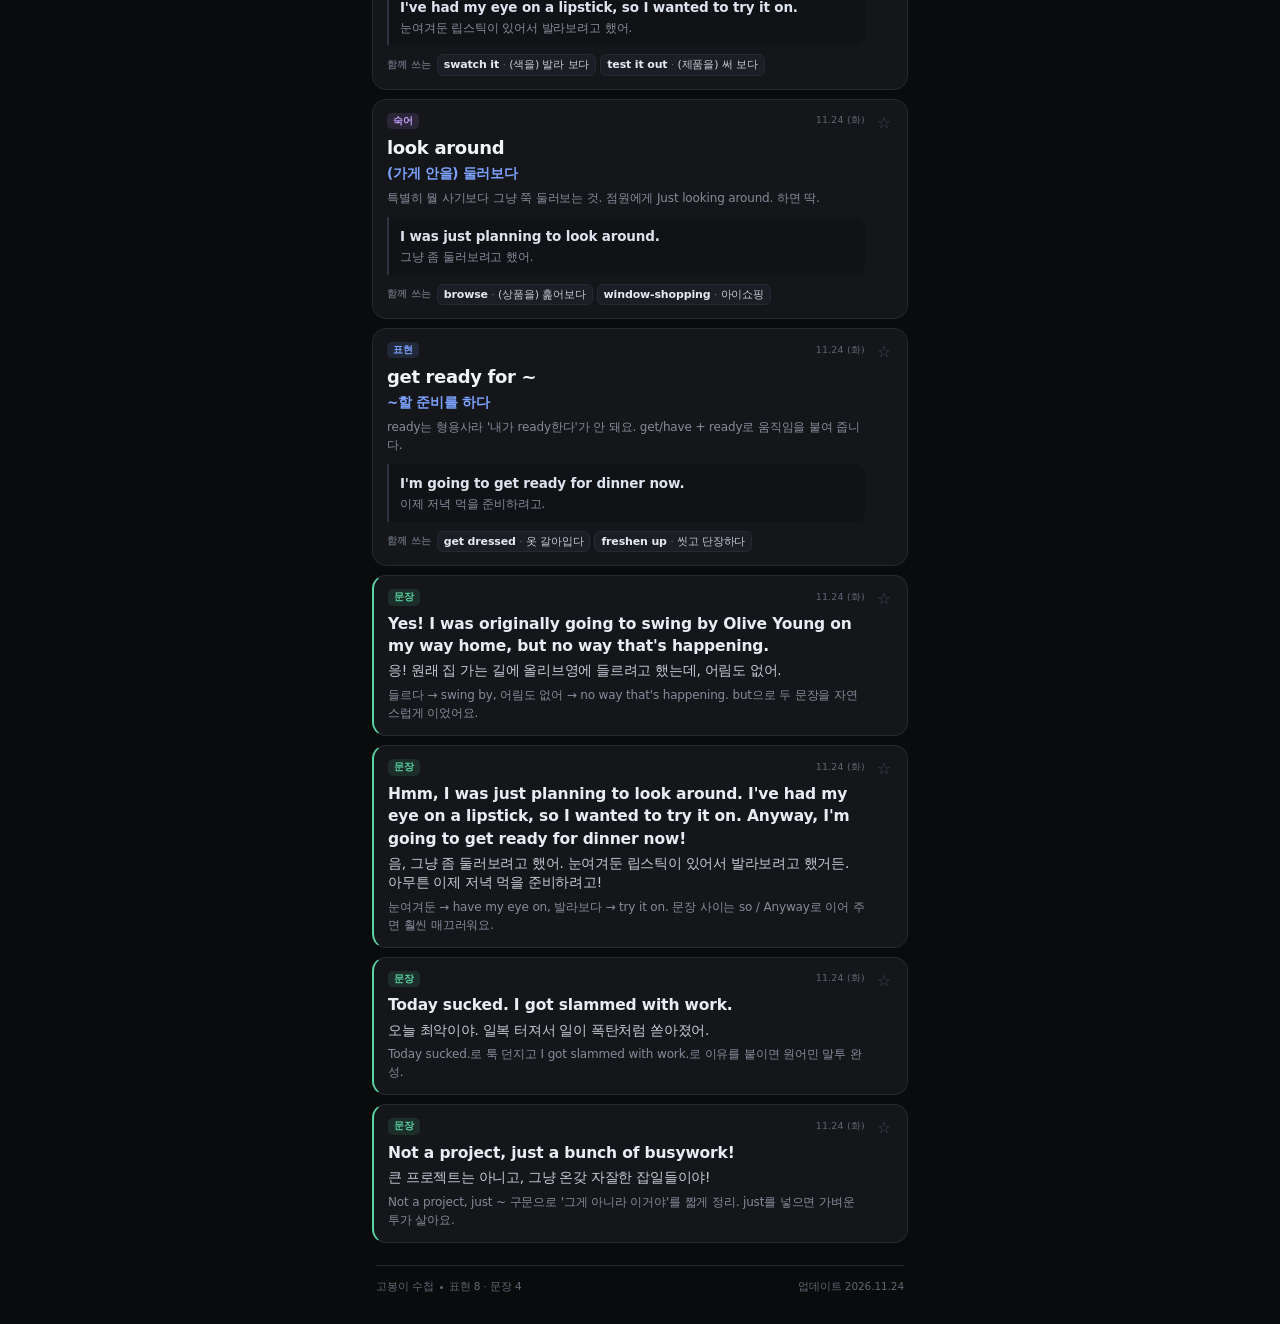
==== commit 39f294ac: "헤더 배경 불투명도 조정 — 스크롤 시 글자 비침 완화" ====
--- a/index.html
+++ b/index.html
@@ -47,7 +47,7 @@
 .top{
   position:sticky;top:0;z-index:20;
   padding:calc(13px + env(safe-area-inset-top)) 16px 9px;
-  background:rgba(10,11,13,.86);
+  background:rgba(10,11,13,.94);
   -webkit-backdrop-filter:saturate(180%) blur(18px);
   backdrop-filter:saturate(180%) blur(18px);
   border-bottom:1px solid rgba(37,41,50,.7);
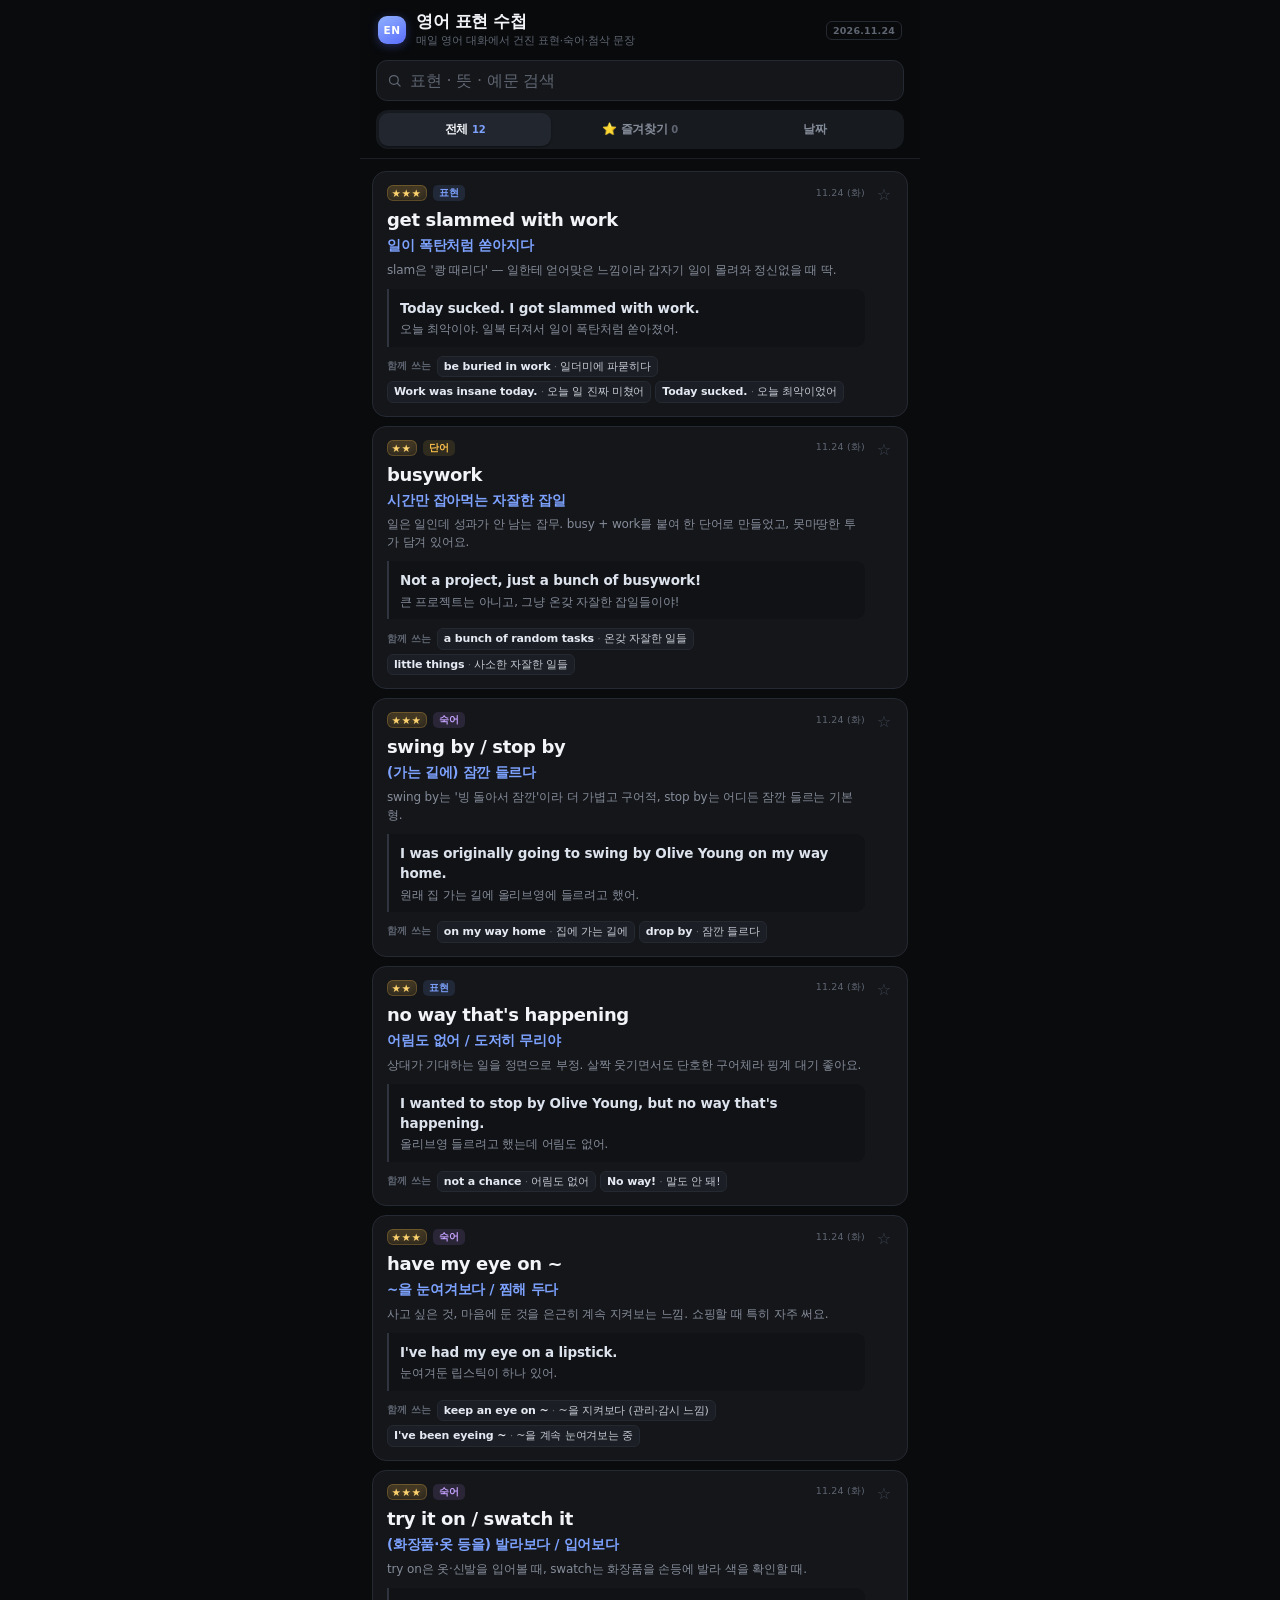
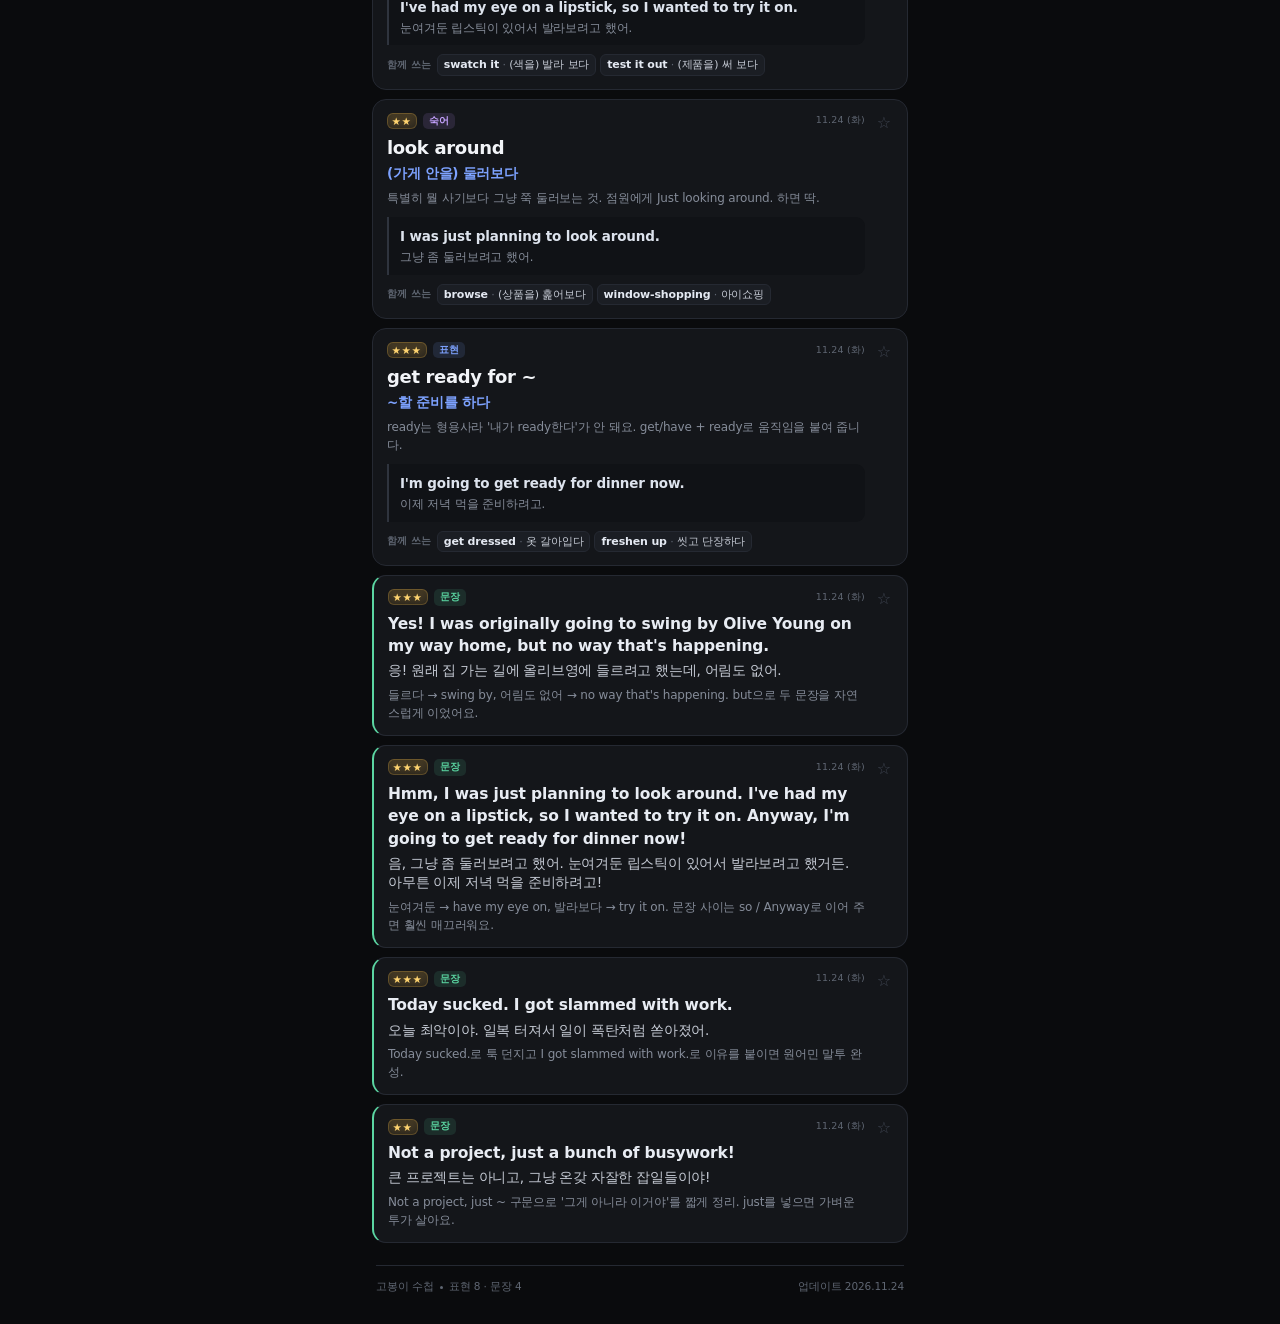
==== commit 1ef357de: "카드 왼쪽에 중요도 별(★~★★★) 표시 추가 — 실생활 활용도 데이터(importance) 기반, 오른쪽 ☆ 즐겨찾기와 구분" ====
--- a/index.html
+++ b/index.html
@@ -143,6 +143,19 @@
 @media (hover:hover){.card:hover{border-color:var(--line2)}}
 
 .card .row1{display:flex;align-items:center;gap:6px;margin-bottom:7px}
+/* 중요도 별 (데이터 고정값) — 카드 왼쪽, 금색 알갱이. 오른쪽 ☆ 즐겨찾기 토글과 구분 */
+.card .imp{
+  flex:none;display:inline-flex;align-items:center;
+  font-size:10.5px;line-height:1;font-weight:700;
+  letter-spacing:.06em;
+  color:#FFD470;
+  padding:3px 5px 2.5px 4.5px;border-radius:6px;
+  background:linear-gradient(180deg,rgba(255,194,75,.20),rgba(255,194,75,.10));
+  box-shadow:inset 0 0 0 1px rgba(255,194,75,.22);
+  text-shadow:0 0 7px rgba(255,194,75,.30);
+  font-variant-numeric:tabular-nums;
+}
+.card .imp.i1{color:#E2CE9C;background:rgba(255,194,75,.09);box-shadow:inset 0 0 0 1px rgba(255,194,75,.14)}
 .badge{
   font-size:9.5px;font-weight:800;letter-spacing:.01em;line-height:1.5;
   padding:1px 6px;border-radius:5px;
@@ -255,7 +268,7 @@
 
     <div class="tabs" id="tabs" role="tablist">
       <button type="button" data-tab="all" role="tab" aria-selected="true">전체 <span class="cnt">0</span></button>
-      <button type="button" data-tab="star" role="tab" aria-selected="false">⭐ 중요 <span class="cnt">0</span></button>
+      <button type="button" data-tab="star" role="tab" aria-selected="false">⭐ 즐겨찾기 <span class="cnt">0</span></button>
       <button type="button" data-tab="date" role="tab" aria-selected="false">날짜</button>
     </div>
 
@@ -276,7 +289,7 @@
 
 </div>
 
-<script type="application/json" id="data">{"title":"영어 표현 수첩","subtitle":"매일 영어 대화에서 건진 표현·숙어·첨삭 문장","owner":"송혜리","updated":"2026-11-24","sessions":[{"date":"2026-11-24","label":"퇴근길 잡담 — 일 터진 날","items":[{"kind":"표현","en":"get slammed with work","ko":"일이 폭탄처럼 쏟아지다","nuance":"slam은 '쾅 때리다' — 일한테 얻어맞은 느낌이라 갑자기 일이 몰려와 정신없을 때 딱.","example":{"en":"Today sucked. I got slammed with work.","ko":"오늘 최악이야. 일복 터져서 일이 폭탄처럼 쏟아졌어."},"also":[{"en":"be buried in work","ko":"일더미에 파묻히다"},{"en":"Work was insane today.","ko":"오늘 일 진짜 미쳤어"},{"en":"Today sucked.","ko":"오늘 최악이었어"}],"note":"get + slammed(수동)라서 '일 때문에 얻어맞았다'는 구어체 느낌. 격식 있는 자리에서는 I was swamped with work.도 좋아요."},{"kind":"단어","en":"busywork","ko":"시간만 잡아먹는 자잘한 잡일","nuance":"일은 일인데 성과가 안 남는 잡무. busy + work를 붙여 한 단어로 만들었고, 못마땅한 투가 담겨 있어요.","example":{"en":"Not a project, just a bunch of busywork!","ko":"큰 프로젝트는 아니고, 그냥 온갖 자잘한 잡일들이야!"},"also":[{"en":"a bunch of random tasks","ko":"온갖 자잘한 일들"},{"en":"little things","ko":"사소한 자잘한 일들"}],"note":"셀 수 없는 명사예요. a busywork ✗ / a bunch of busywork ✓."},{"kind":"숙어","en":"swing by / stop by","ko":"(가는 길에) 잠깐 들르다","nuance":"swing by는 '빙 돌아서 잠깐'이라 더 가볍고 구어적, stop by는 어디든 잠깐 들르는 기본형.","example":{"en":"I was originally going to swing by Olive Young on my way home.","ko":"원래 집 가는 길에 올리브영에 들르려고 했어."},"also":[{"en":"on my way home","ko":"집에 가는 길에"},{"en":"drop by","ko":"잠깐 들르다"}],"note":"장소를 바로 붙여요 — swing by Olive Young. 목적어가 대명사면 swing by it처럼 뒤에."},{"kind":"표현","en":"no way that's happening","ko":"어림도 없어 / 도저히 무리야","nuance":"상대가 기대하는 일을 정면으로 부정. 살짝 웃기면서도 단호한 구어체라 핑계 대기 좋아요.","example":{"en":"I wanted to stop by Olive Young, but no way that's happening.","ko":"올리브영 들르려고 했는데 어림도 없어."},"also":[{"en":"not a chance","ko":"어림도 없어"},{"en":"No way!","ko":"말도 안 돼!"}],"note":"that's = that is. 진행형이라 '그런 일이 일어나는 중이 아니다' → 지금 상황에선 절대 불가능하다는 뉘앙스."},{"kind":"숙어","en":"have my eye on ~","ko":"~을 눈여겨보다 / 찜해 두다","nuance":"사고 싶은 것, 마음에 둔 것을 은근히 계속 지켜보는 느낌. 쇼핑할 때 특히 자주 써요.","example":{"en":"I've had my eye on a lipstick.","ko":"눈여겨둔 립스틱이 하나 있어."},"also":[{"en":"keep an eye on ~","ko":"~을 지켜보다 (관리·감시 느낌)"},{"en":"I've been eyeing ~","ko":"~을 계속 눈여겨보는 중"}],"note":"현재완료 have had를 써서 '예전부터 쭉 눈여겨둔 상태'를 살려요."},{"kind":"숙어","en":"try it on / swatch it","ko":"(화장품·옷 등을) 발라보다 / 입어보다","nuance":"try on은 옷·신발을 입어볼 때, swatch는 화장품을 손등에 발라 색을 확인할 때.","example":{"en":"I've had my eye on a lipstick, so I wanted to try it on.","ko":"눈여겨둔 립스틱이 있어서 발라보려고 했어."},"also":[{"en":"swatch it","ko":"(색을) 발라 보다"},{"en":"test it out","ko":"(제품을) 써 보다"}],"note":"대명사는 반드시 사이에 — try it on ✓ / try on it ✗."},{"kind":"숙어","en":"look around","ko":"(가게 안을) 둘러보다","nuance":"특별히 뭘 사기보다 그냥 쭉 둘러보는 것. 점원에게 Just looking around. 하면 딱.","example":{"en":"I was just planning to look around.","ko":"그냥 좀 둘러보려고 했어."},"also":[{"en":"browse","ko":"(상품을) 훑어보다"},{"en":"window-shopping","ko":"아이쇼핑"}],"note":"혜리 님이 직접 쓴 표현 그대로 맞았어요 ✓"},{"kind":"표현","en":"get ready for ~","ko":"~할 준비를 하다","nuance":"ready는 형용사라 '내가 ready한다'가 안 돼요. get/have + ready로 움직임을 붙여 줍니다.","example":{"en":"I'm going to get ready for dinner now.","ko":"이제 저녁 먹을 준비하려고."},"also":[{"en":"get dressed","ko":"옷 갈아입다"},{"en":"freshen up","ko":"씻고 단장하다"}],"note":"원문 i will ready for dinner → get을 넣어 I'm going to get ready for dinner. 로 고쳤어요."},{"kind":"문장","en":"Yes! I was originally going to swing by Olive Young on my way home, but no way that's happening.","ko":"응! 원래 집 가는 길에 올리브영에 들르려고 했는데, 어림도 없어.","nuance":"들르다 → swing by, 어림도 없어 → no way that's happening. but으로 두 문장을 자연스럽게 이었어요.","mine":"yes. originally 집가는길에 올리브영 들르려고했는데 어림도없어"},{"kind":"문장","en":"Hmm, I was just planning to look around. I've had my eye on a lipstick, so I wanted to try it on. Anyway, I'm going to get ready for dinner now!","ko":"음, 그냥 좀 둘러보려고 했어. 눈여겨둔 립스틱이 있어서 발라보려고 했거든. 아무튼 이제 저녁 먹을 준비하려고!","nuance":"눈여겨둔 → have my eye on, 발라보다 → try it on. 문장 사이는 so / Anyway로 이어 주면 훨씬 매끄러워요.","mine":"mm i was planning to look around. 눈여겨둔 립스틱이있는데 그거 발라보려고, i will ready for dinner"},{"kind":"문장","en":"Today sucked. I got slammed with work.","ko":"오늘 최악이야. 일복 터져서 일이 폭탄처럼 쏟아졌어.","nuance":"Today sucked.로 툭 던지고 I got slammed with work.로 이유를 붙이면 원어민 말투 완성.","mine":"sucks...개미친 일복터진 날이었어"},{"kind":"문장","en":"Not a project, just a bunch of busywork!","ko":"큰 프로젝트는 아니고, 그냥 온갖 자잘한 잡일들이야!","nuance":"Not a project, just ~ 구문으로 '그게 아니라 이거야'를 짧게 정리. just를 넣으면 가벼운 투가 살아요.","mine":"not a project. just 잡일들!"}]}]}</script>
+<script type="application/json" id="data">{"title":"영어 표현 수첩","subtitle":"매일 영어 대화에서 건진 표현·숙어·첨삭 문장","owner":"송혜리","updated":"2026-11-24","sessions":[{"date":"2026-11-24","label":"퇴근길 잡담 — 일 터진 날","items":[{"kind":"표현","importance":3,"en":"get slammed with work","ko":"일이 폭탄처럼 쏟아지다","nuance":"slam은 '쾅 때리다' — 일한테 얻어맞은 느낌이라 갑자기 일이 몰려와 정신없을 때 딱.","example":{"en":"Today sucked. I got slammed with work.","ko":"오늘 최악이야. 일복 터져서 일이 폭탄처럼 쏟아졌어."},"also":[{"en":"be buried in work","ko":"일더미에 파묻히다"},{"en":"Work was insane today.","ko":"오늘 일 진짜 미쳤어"},{"en":"Today sucked.","ko":"오늘 최악이었어"}],"note":"get + slammed(수동)라서 '일 때문에 얻어맞았다'는 구어체 느낌. 격식 있는 자리에서는 I was swamped with work.도 좋아요."},{"kind":"단어","importance":2,"en":"busywork","ko":"시간만 잡아먹는 자잘한 잡일","nuance":"일은 일인데 성과가 안 남는 잡무. busy + work를 붙여 한 단어로 만들었고, 못마땅한 투가 담겨 있어요.","example":{"en":"Not a project, just a bunch of busywork!","ko":"큰 프로젝트는 아니고, 그냥 온갖 자잘한 잡일들이야!"},"also":[{"en":"a bunch of random tasks","ko":"온갖 자잘한 일들"},{"en":"little things","ko":"사소한 자잘한 일들"}],"note":"셀 수 없는 명사예요. a busywork ✗ / a bunch of busywork ✓."},{"kind":"숙어","importance":3,"en":"swing by / stop by","ko":"(가는 길에) 잠깐 들르다","nuance":"swing by는 '빙 돌아서 잠깐'이라 더 가볍고 구어적, stop by는 어디든 잠깐 들르는 기본형.","example":{"en":"I was originally going to swing by Olive Young on my way home.","ko":"원래 집 가는 길에 올리브영에 들르려고 했어."},"also":[{"en":"on my way home","ko":"집에 가는 길에"},{"en":"drop by","ko":"잠깐 들르다"}],"note":"장소를 바로 붙여요 — swing by Olive Young. 목적어가 대명사면 swing by it처럼 뒤에."},{"kind":"표현","importance":2,"en":"no way that's happening","ko":"어림도 없어 / 도저히 무리야","nuance":"상대가 기대하는 일을 정면으로 부정. 살짝 웃기면서도 단호한 구어체라 핑계 대기 좋아요.","example":{"en":"I wanted to stop by Olive Young, but no way that's happening.","ko":"올리브영 들르려고 했는데 어림도 없어."},"also":[{"en":"not a chance","ko":"어림도 없어"},{"en":"No way!","ko":"말도 안 돼!"}],"note":"that's = that is. 진행형이라 '그런 일이 일어나는 중이 아니다' → 지금 상황에선 절대 불가능하다는 뉘앙스."},{"kind":"숙어","importance":3,"en":"have my eye on ~","ko":"~을 눈여겨보다 / 찜해 두다","nuance":"사고 싶은 것, 마음에 둔 것을 은근히 계속 지켜보는 느낌. 쇼핑할 때 특히 자주 써요.","example":{"en":"I've had my eye on a lipstick.","ko":"눈여겨둔 립스틱이 하나 있어."},"also":[{"en":"keep an eye on ~","ko":"~을 지켜보다 (관리·감시 느낌)"},{"en":"I've been eyeing ~","ko":"~을 계속 눈여겨보는 중"}],"note":"현재완료 have had를 써서 '예전부터 쭉 눈여겨둔 상태'를 살려요."},{"kind":"숙어","importance":3,"en":"try it on / swatch it","ko":"(화장품·옷 등을) 발라보다 / 입어보다","nuance":"try on은 옷·신발을 입어볼 때, swatch는 화장품을 손등에 발라 색을 확인할 때.","example":{"en":"I've had my eye on a lipstick, so I wanted to try it on.","ko":"눈여겨둔 립스틱이 있어서 발라보려고 했어."},"also":[{"en":"swatch it","ko":"(색을) 발라 보다"},{"en":"test it out","ko":"(제품을) 써 보다"}],"note":"대명사는 반드시 사이에 — try it on ✓ / try on it ✗."},{"kind":"숙어","importance":2,"en":"look around","ko":"(가게 안을) 둘러보다","nuance":"특별히 뭘 사기보다 그냥 쭉 둘러보는 것. 점원에게 Just looking around. 하면 딱.","example":{"en":"I was just planning to look around.","ko":"그냥 좀 둘러보려고 했어."},"also":[{"en":"browse","ko":"(상품을) 훑어보다"},{"en":"window-shopping","ko":"아이쇼핑"}],"note":"혜리 님이 직접 쓴 표현 그대로 맞았어요 ✓"},{"kind":"표현","importance":3,"en":"get ready for ~","ko":"~할 준비를 하다","nuance":"ready는 형용사라 '내가 ready한다'가 안 돼요. get/have + ready로 움직임을 붙여 줍니다.","example":{"en":"I'm going to get ready for dinner now.","ko":"이제 저녁 먹을 준비하려고."},"also":[{"en":"get dressed","ko":"옷 갈아입다"},{"en":"freshen up","ko":"씻고 단장하다"}],"note":"원문 i will ready for dinner → get을 넣어 I'm going to get ready for dinner. 로 고쳤어요."},{"kind":"문장","importance":3,"en":"Yes! I was originally going to swing by Olive Young on my way home, but no way that's happening.","ko":"응! 원래 집 가는 길에 올리브영에 들르려고 했는데, 어림도 없어.","nuance":"들르다 → swing by, 어림도 없어 → no way that's happening. but으로 두 문장을 자연스럽게 이었어요.","mine":"yes. originally 집가는길에 올리브영 들르려고했는데 어림도없어"},{"kind":"문장","importance":3,"en":"Hmm, I was just planning to look around. I've had my eye on a lipstick, so I wanted to try it on. Anyway, I'm going to get ready for dinner now!","ko":"음, 그냥 좀 둘러보려고 했어. 눈여겨둔 립스틱이 있어서 발라보려고 했거든. 아무튼 이제 저녁 먹을 준비하려고!","nuance":"눈여겨둔 → have my eye on, 발라보다 → try it on. 문장 사이는 so / Anyway로 이어 주면 훨씬 매끄러워요.","mine":"mm i was planning to look around. 눈여겨둔 립스틱이있는데 그거 발라보려고, i will ready for dinner"},{"kind":"문장","importance":3,"en":"Today sucked. I got slammed with work.","ko":"오늘 최악이야. 일복 터져서 일이 폭탄처럼 쏟아졌어.","nuance":"Today sucked.로 툭 던지고 I got slammed with work.로 이유를 붙이면 원어민 말투 완성.","mine":"sucks...개미친 일복터진 날이었어"},{"kind":"문장","importance":2,"en":"Not a project, just a bunch of busywork!","ko":"큰 프로젝트는 아니고, 그냥 온갖 자잘한 잡일들이야!","nuance":"Not a project, just ~ 구문으로 '그게 아니라 이거야'를 짧게 정리. just를 넣으면 가벼운 투가 살아요.","mine":"not a project. just 잡일들!"}]}]}</script>
 <script>
 /* 영어 표현 수첩 — 앱 로직 */
 (function () {
@@ -295,6 +308,7 @@
         date: s.date,
         label: s.label || '',
         kind: it.kind || '표현',
+        imp: Math.max(0, Math.min(3, Math.floor(Number(it.importance)) || 0)),
         en: it.en || '',
         ko: it.ko || '',
         nuance: it.nuance || '',
@@ -341,6 +355,7 @@
   var elBuilt = document.getElementById('built');
 
   var KIND_CLASS = { '표현': '', '단어': 'voca', '숙어': 'idiom', '문장': 'sent' };
+  var IMP_LABEL = { 1: '가끔 쓰는 표현', 2: '자주 쓰는 표현', 3: '핵심 표현' };
 
   function esc(s) {
     return String(s).replace(/[&<>"']/g, function (c) {
@@ -392,7 +407,12 @@
 
     h += '<button class="star' + (isStar(it.id) ? ' on' : '') + '" data-star="' + it.id + '" aria-pressed="' + (isStar(it.id) ? 'true' : 'false') + '" aria-label="중요 표시">' + (isStar(it.id) ? '★' : '☆') + '</button>';
 
-    h += '<div class="row1"><span class="badge ' + (KIND_CLASS[kind] || '') + '">' + esc(kind) + '</span><span class="meta">' + dateLabel(it.date) + '</span></div>';
+    h += '<div class="row1">';
+    if (it.imp) {
+      var impStars = new Array(it.imp + 1).join('★');
+      h += '<span class="imp i' + it.imp + '" role="img" aria-label="중요도 ' + it.imp + '단계 · ' + IMP_LABEL[it.imp] + '" title="중요도 ' + it.imp + '/3 · ' + IMP_LABEL[it.imp] + '">' + impStars + '</span>';
+    }
+    h += '<span class="badge ' + (KIND_CLASS[kind] || '') + '">' + esc(kind) + '</span><span class="meta">' + dateLabel(it.date) + '</span></div>';
     h += '<h2>' + hl(it.en) + '</h2>';
     h += '<p class="ko">' + hl(it.ko) + '</p>';
     if (it.nuance) h += '<p class="nuance">' + hl(it.nuance) + '</p>';
